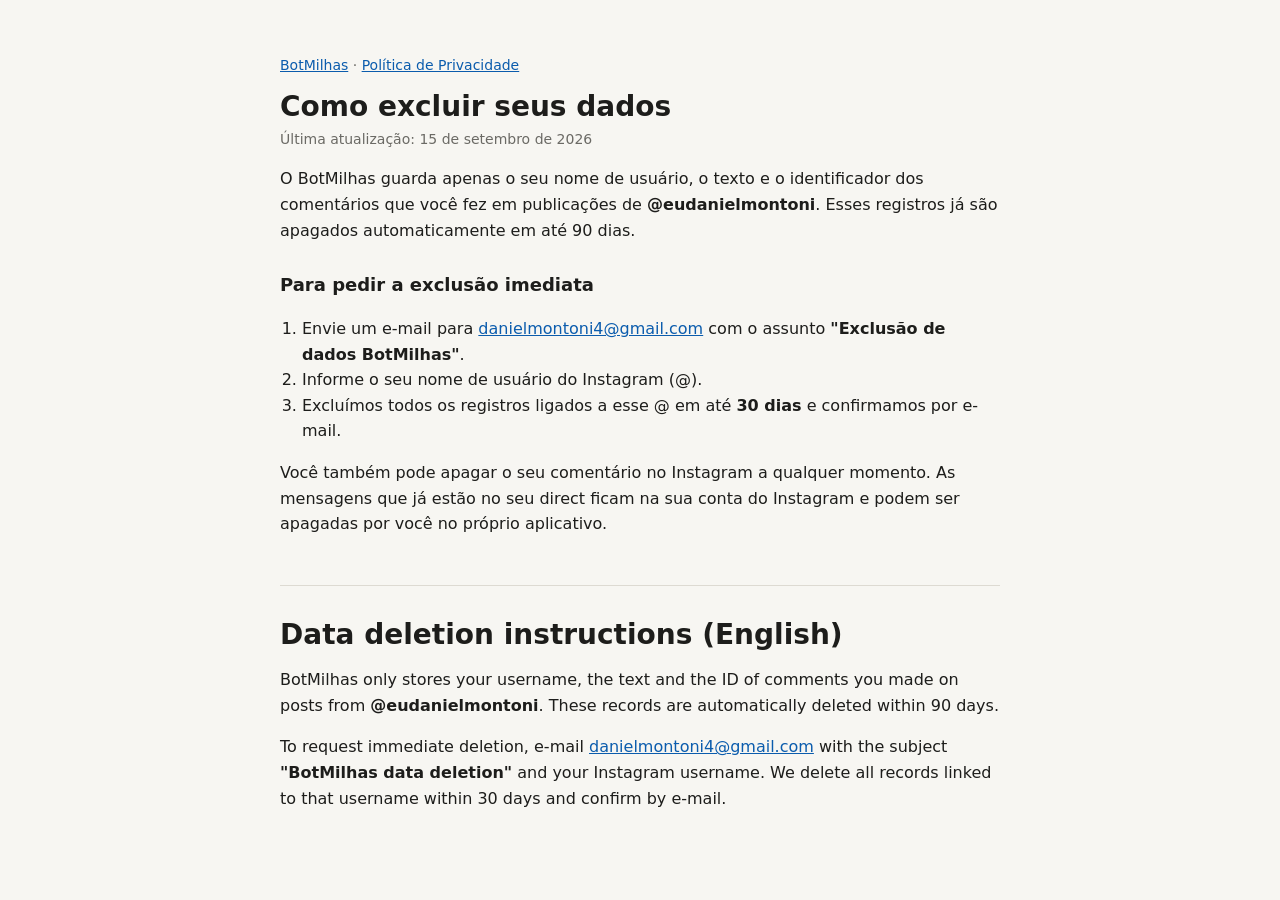
==== exclusao-de-dados.html @ 3e5a404b "Páginas de privacidade e exclusão de dados do BotMilhas" ====
<!doctype html>
<html lang="pt-BR">
<head>
<meta charset="utf-8">
<meta name="viewport" content="width=device-width, initial-scale=1">
<title>Exclusão de dados — BotMilhas</title>
<link rel="stylesheet" href="estilo.css">
</head>
<body>
<main>
<p class="topo"><a href="./">BotMilhas</a> · <a href="privacidade">Política de Privacidade</a></p>

<h1>Como excluir seus dados</h1>
<p class="data">Última atualização: 15 de setembro de 2026</p>

<p>O BotMilhas guarda apenas o seu nome de usuário, o texto e o identificador dos comentários que você fez em publicações de <strong>@eudanielmontoni</strong>. Esses registros já são apagados automaticamente em até 90 dias.</p>

<h2>Para pedir a exclusão imediata</h2>
<ol>
  <li>Envie um e-mail para <a href="mailto:danielmontoni4@gmail.com?subject=Exclus%C3%A3o%20de%20dados%20BotMilhas">danielmontoni4@gmail.com</a> com o assunto <strong>"Exclusão de dados BotMilhas"</strong>.</li>
  <li>Informe o seu nome de usuário do Instagram (@).</li>
  <li>Excluímos todos os registros ligados a esse @ em até <strong>30 dias</strong> e confirmamos por e-mail.</li>
</ol>

<p>Você também pode apagar o seu comentário no Instagram a qualquer momento. As mensagens que já estão no seu direct ficam na sua conta do Instagram e podem ser apagadas por você no próprio aplicativo.</p>

<hr>

<div lang="en">
<h1>Data deletion instructions (English)</h1>
<p>BotMilhas only stores your username, the text and the ID of comments you made on posts from <strong>@eudanielmontoni</strong>. These records are automatically deleted within 90 days.</p>
<p>To request immediate deletion, e-mail <a href="mailto:danielmontoni4@gmail.com?subject=BotMilhas%20data%20deletion">danielmontoni4@gmail.com</a> with the subject <strong>"BotMilhas data deletion"</strong> and your Instagram username. We delete all records linked to that username within 30 days and confirm by e-mail.</p>
</div>
</main>
</body>
</html>
---- estilo.css ----
:root { color-scheme: light; }
body { margin: 0; background: #f7f6f2; color: #1d1d1b; font: 16px/1.6 system-ui, -apple-system, "Segoe UI", Roboto, sans-serif; }
main { max-width: 720px; margin: 0 auto; padding: 40px 20px 64px; }
h1 { font-size: 28px; line-height: 1.2; margin: 8px 0 4px; }
h2 { font-size: 18px; margin: 28px 0 6px; }
.data { color: #6b6a65; font-size: 14px; margin-top: 0; }
.topo { font-size: 14px; color: #6b6a65; }
a { color: #0b5cad; }
hr { border: 0; border-top: 1px solid #dddad2; margin: 48px 0 32px; }
ul, ol { padding-left: 22px; }
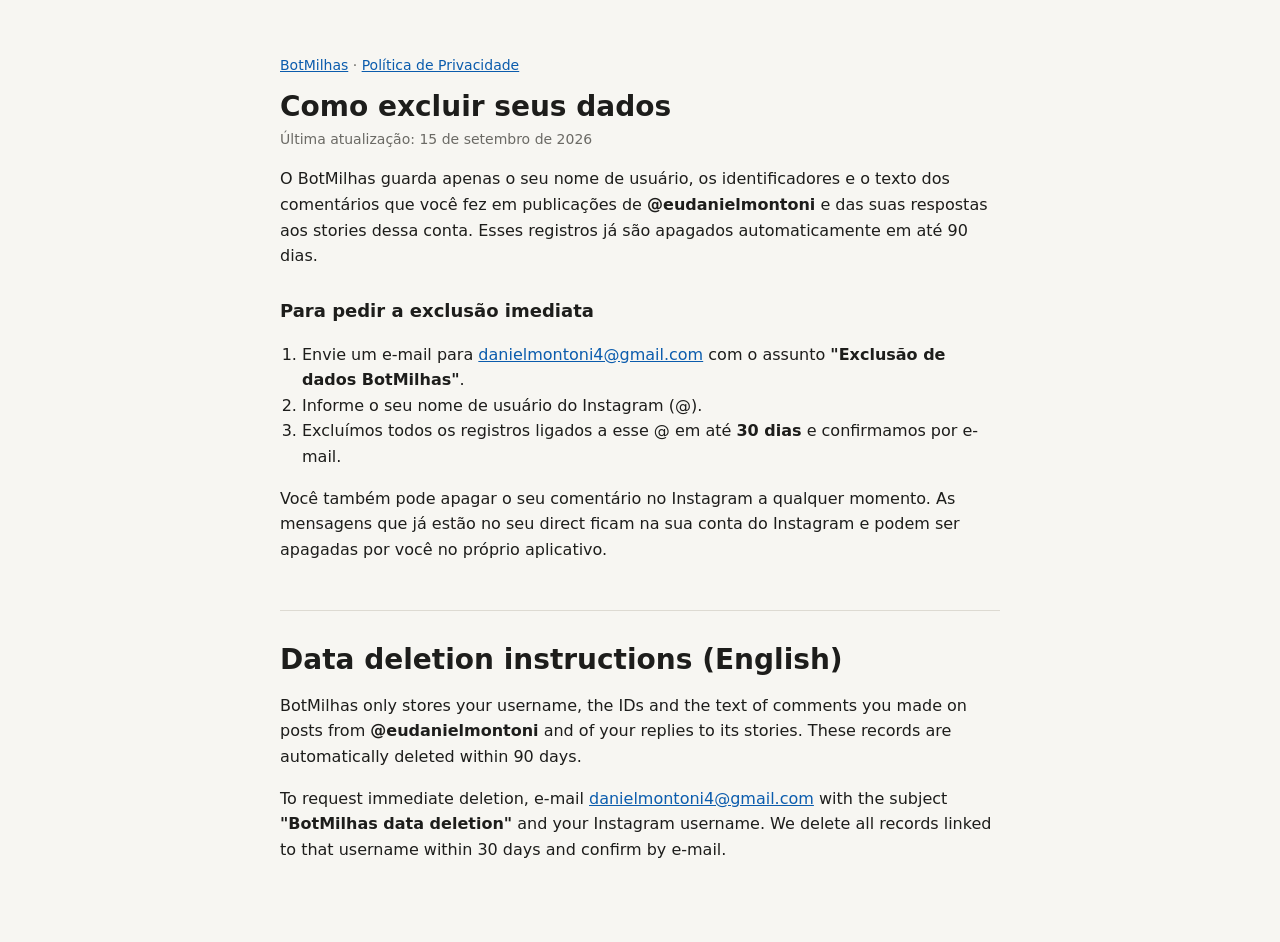
==== commit 0fad29af: "Respostas aos stories no painel e na política de privacidade Co-Authored-By: Claude Opus 5 <noreply@" ====
--- a/exclusao-de-dados.html
+++ b/exclusao-de-dados.html
@@ -13,7 +13,7 @@
 <h1>Como excluir seus dados</h1>
 <p class="data">Última atualização: 15 de setembro de 2026</p>
 
-<p>O BotMilhas guarda apenas o seu nome de usuário, o texto e o identificador dos comentários que você fez em publicações de <strong>@eudanielmontoni</strong>. Esses registros já são apagados automaticamente em até 90 dias.</p>
+<p>O BotMilhas guarda apenas o seu nome de usuário, os identificadores e o texto dos comentários que você fez em publicações de <strong>@eudanielmontoni</strong> e das suas respostas aos stories dessa conta. Esses registros já são apagados automaticamente em até 90 dias.</p>
 
 <h2>Para pedir a exclusão imediata</h2>
 <ol>
@@ -28,7 +28,7 @@
 
 <div lang="en">
 <h1>Data deletion instructions (English)</h1>
-<p>BotMilhas only stores your username, the text and the ID of comments you made on posts from <strong>@eudanielmontoni</strong>. These records are automatically deleted within 90 days.</p>
+<p>BotMilhas only stores your username, the IDs and the text of comments you made on posts from <strong>@eudanielmontoni</strong> and of your replies to its stories. These records are automatically deleted within 90 days.</p>
 <p>To request immediate deletion, e-mail <a href="mailto:danielmontoni4@gmail.com?subject=BotMilhas%20data%20deletion">danielmontoni4@gmail.com</a> with the subject <strong>"BotMilhas data deletion"</strong> and your Instagram username. We delete all records linked to that username within 30 days and confirm by e-mail.</p>
 </div>
 </main>
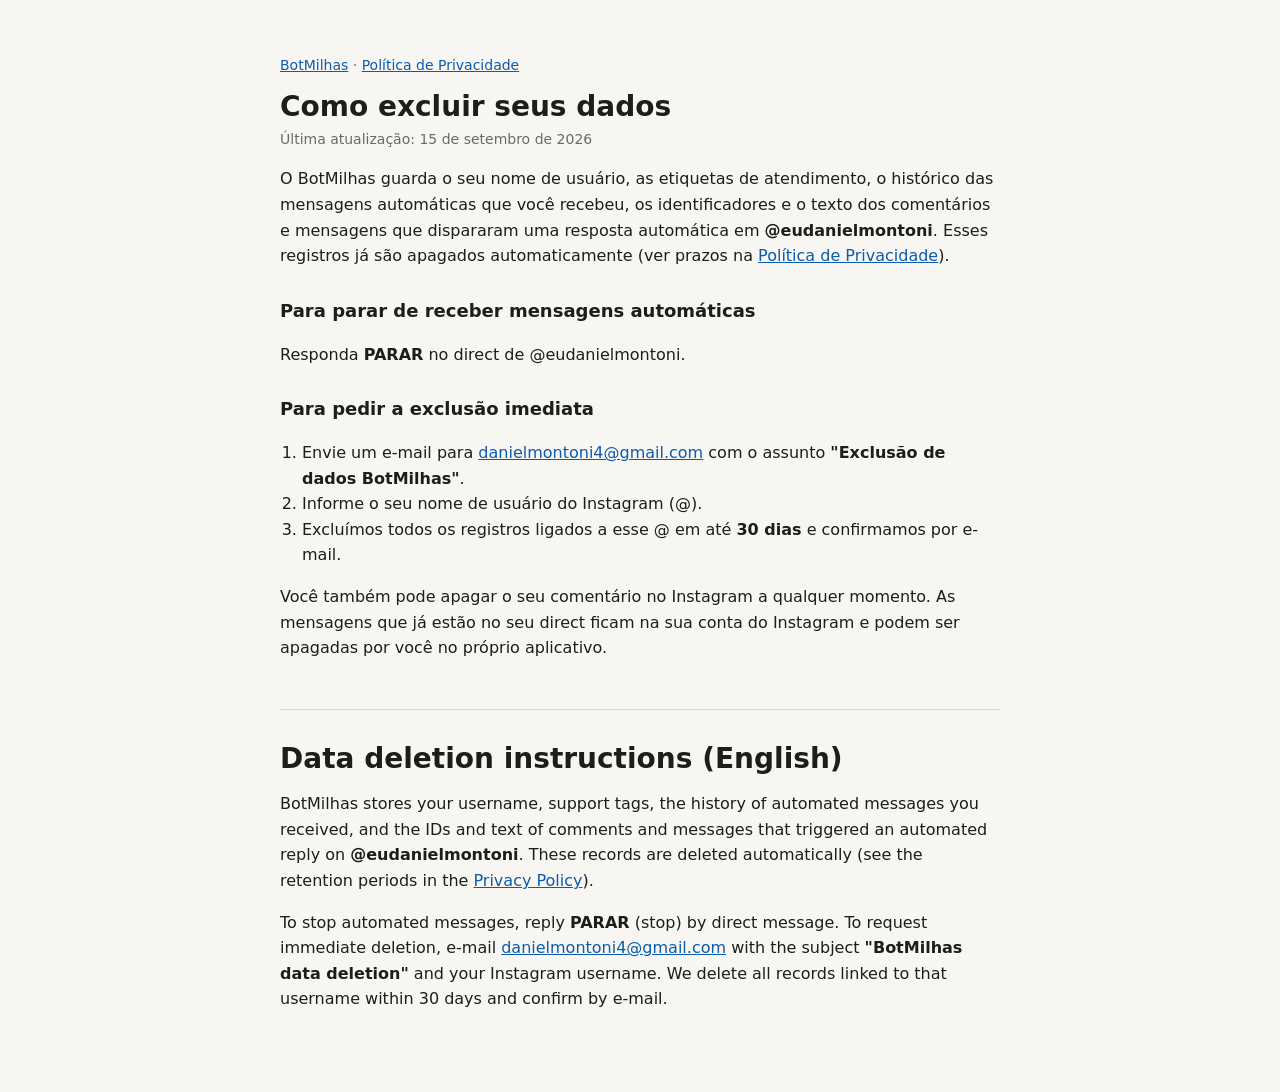
==== commit 8f3bb351: "Painel profissional: funis com editor visual, contatos, caixa de entrada e métricas Co-Authored-By: " ====
--- a/exclusao-de-dados.html
+++ b/exclusao-de-dados.html
@@ -13,7 +13,10 @@
 <h1>Como excluir seus dados</h1>
 <p class="data">Última atualização: 15 de setembro de 2026</p>
 
-<p>O BotMilhas guarda apenas o seu nome de usuário, os identificadores e o texto dos comentários que você fez em publicações de <strong>@eudanielmontoni</strong> e das suas respostas aos stories dessa conta. Esses registros já são apagados automaticamente em até 90 dias.</p>
+<p>O BotMilhas guarda o seu nome de usuário, as etiquetas de atendimento, o histórico das mensagens automáticas que você recebeu, os identificadores e o texto dos comentários e mensagens que dispararam uma resposta automática em <strong>@eudanielmontoni</strong>. Esses registros já são apagados automaticamente (ver prazos na <a href="privacidade">Política de Privacidade</a>).</p>
+
+<h2>Para parar de receber mensagens automáticas</h2>
+<p>Responda <strong>PARAR</strong> no direct de @eudanielmontoni.</p>
 
 <h2>Para pedir a exclusão imediata</h2>
 <ol>
@@ -28,8 +31,8 @@
 
 <div lang="en">
 <h1>Data deletion instructions (English)</h1>
-<p>BotMilhas only stores your username, the IDs and the text of comments you made on posts from <strong>@eudanielmontoni</strong> and of your replies to its stories. These records are automatically deleted within 90 days.</p>
-<p>To request immediate deletion, e-mail <a href="mailto:danielmontoni4@gmail.com?subject=BotMilhas%20data%20deletion">danielmontoni4@gmail.com</a> with the subject <strong>"BotMilhas data deletion"</strong> and your Instagram username. We delete all records linked to that username within 30 days and confirm by e-mail.</p>
+<p>BotMilhas stores your username, support tags, the history of automated messages you received, and the IDs and text of comments and messages that triggered an automated reply on <strong>@eudanielmontoni</strong>. These records are deleted automatically (see the retention periods in the <a href="privacidade">Privacy Policy</a>).</p>
+<p>To stop automated messages, reply <strong>PARAR</strong> (stop) by direct message. To request immediate deletion, e-mail <a href="mailto:danielmontoni4@gmail.com?subject=BotMilhas%20data%20deletion">danielmontoni4@gmail.com</a> with the subject <strong>"BotMilhas data deletion"</strong> and your Instagram username. We delete all records linked to that username within 30 days and confirm by e-mail.</p>
 </div>
 </main>
 </body>
